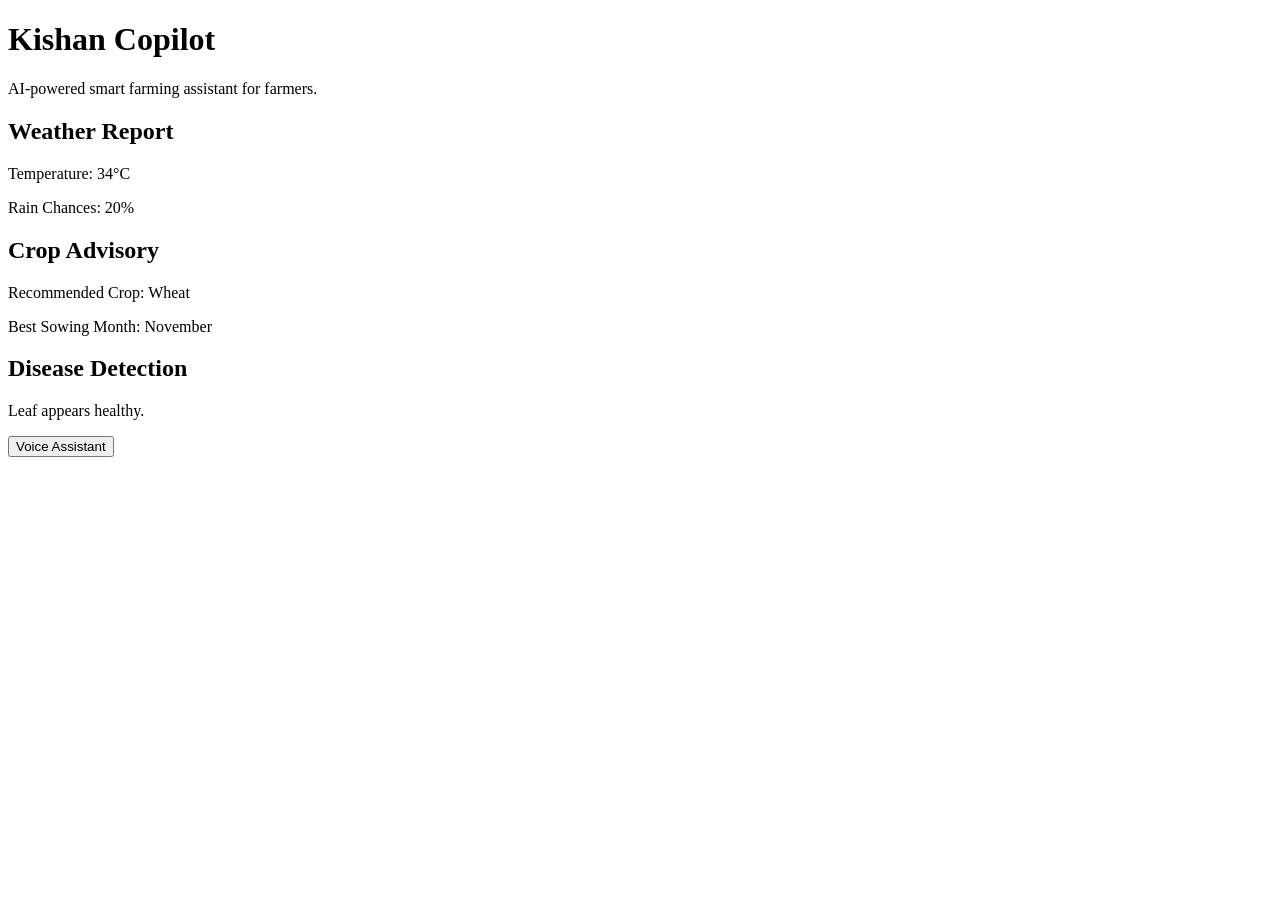
==== templates/index.html @ d09aa936 "Initial Prototype Commit" ====
<!DOCTYPE html>
<html>
<head>
    <title>Kishan Copilot</title>
    <link rel="stylesheet" href="{{ url_for('static', filename='style.css') }}">
</head>
<body>

    <h1>Kishan Copilot</h1>

    <p>AI-powered smart farming assistant for farmers.</p>

    <div class="card">
        <h2>Weather Report</h2>
        <p>Temperature: 34°C</p>
        <p>Rain Chances: 20%</p>
    </div>

    <div class="card">
        <h2>Crop Advisory</h2>
        <p>Recommended Crop: Wheat</p>
        <p>Best Sowing Month: November</p>
    </div>

    <div class="card">
        <h2>Disease Detection</h2>
        <p>Leaf appears healthy.</p>
    </div>

    <button onclick="voice()">Voice Assistant</button>

    <script>
        function voice() {
            alert("Voice Assistant Coming Soon");
        }
    </script>

</body>
</html>
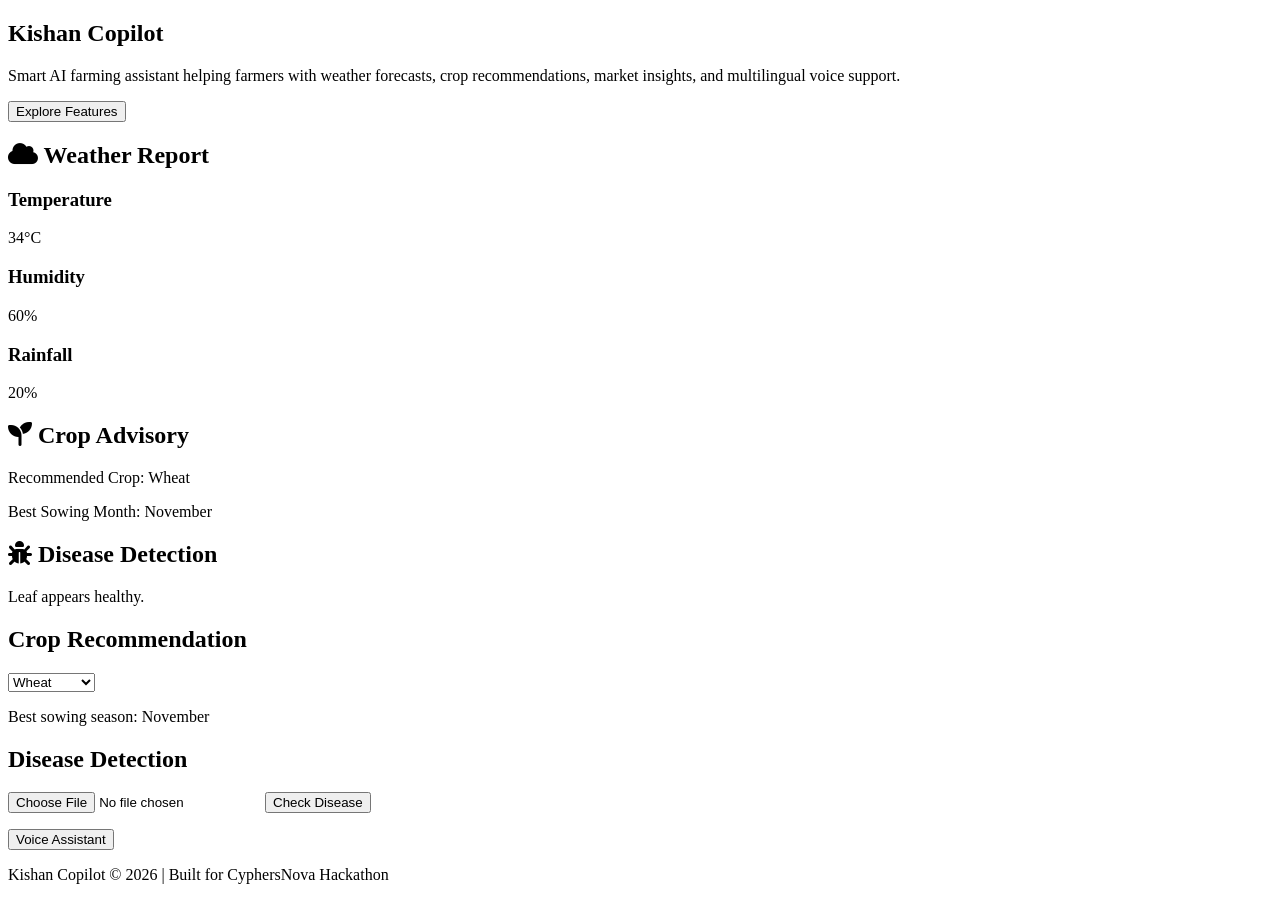
==== commit dfcea85b: "Base model 2.0" ====
--- a/templates/index.html
+++ b/templates/index.html
@@ -3,33 +3,135 @@
 <head>
     <title>Kishan Copilot</title>
     <link rel="stylesheet" href="{{ url_for('static', filename='style.css') }}">
+    <link rel="stylesheet" href="https://cdnjs.cloudflare.com/ajax/libs/font-awesome/6.5.1/css/all.min.css">
 </head>
 <body>
 
-    <h1>Kishan Copilot</h1>
+<section class="hero">
 
-    <p>AI-powered smart farming assistant for farmers.</p>
+    <div class="hero-text">
+        <h1>Kishan Copilot</h1>
+
+        <p>
+            Smart AI farming assistant helping farmers with
+            weather forecasts, crop recommendations,
+            market insights, and multilingual voice support.
+        </p>
+
+        <button>Explore Features</button>
+    </div>
+
+</section>
 
     <div class="card">
-        <h2>Weather Report</h2>
-        <p>Temperature: 34°C</p>
-        <p>Rain Chances: 20%</p>
+        <h2><i class="fa-solid fa-cloud"></i> Weather Report</h2>
+        <div class="weather-grid">
+
+<div class="weather-box">
+<h3>Temperature</h3>
+<p>34°C</p>
+</div>
+
+<div class="weather-box">
+<h3>Humidity</h3>
+<p>60%</p>
+</div>
+
+<div class="weather-box">
+<h3>Rainfall</h3>
+<p>20%</p>
+</div>
+
+</div>
     </div>
 
     <div class="card">
-        <h2>Crop Advisory</h2>
+        <h2><i class="fa-solid fa-seedling"></i> Crop Advisory</h2>
         <p>Recommended Crop: Wheat</p>
         <p>Best Sowing Month: November</p>
     </div>
 
     <div class="card">
-        <h2>Disease Detection</h2>
+        <h2><i class="fa-solid fa-bug"></i> Disease Detection</h2>
         <p>Leaf appears healthy.</p>
     </div>
 
+    <div class="card">
+
+<h2>Crop Recommendation</h2>
+
+<select id="cropSelect" onchange="changeCrop()">
+    <option>Wheat</option>
+    <option>Rice</option>
+    <option>Sugarcane</option>
+</select>
+
+<p id="cropInfo">
+    Best sowing season: November
+</p>
+
+</div>
+
+<div class="card">
+
+<h2>Disease Detection</h2>
+
+<input type="file">
+
+<button onclick="predictDisease()">
+Check Disease
+</button>
+
+<p id="result"></p>
+
+</div>
+
+
+
+
     <button onclick="voice()">Voice Assistant</button>
+    <footer>
+
+<p>
+Kishan Copilot © 2026 |
+Built for CyphersNova Hackathon
+</p>
+
+</footer>
 
     <script>
+
+        function predictDisease() {
+
+document.getElementById("result")
+.innerHTML =
+"Possible Leaf Blight detected. Recommended treatment: Organic fungicide.";
+
+}
+
+function changeCrop() {
+
+    let crop =
+    document.getElementById("cropSelect").value;
+
+    let info =
+    document.getElementById("cropInfo");
+
+    if(crop === "Wheat") {
+        info.innerHTML =
+        "Best sowing season: November";
+    }
+
+    else if(crop === "Rice") {
+        info.innerHTML =
+        "Requires high rainfall and warm climate.";
+    }
+
+    else {
+        info.innerHTML =
+        "Suitable for tropical regions.";
+    }
+}
         function voice() {
             alert("Voice Assistant Coming Soon");
         }
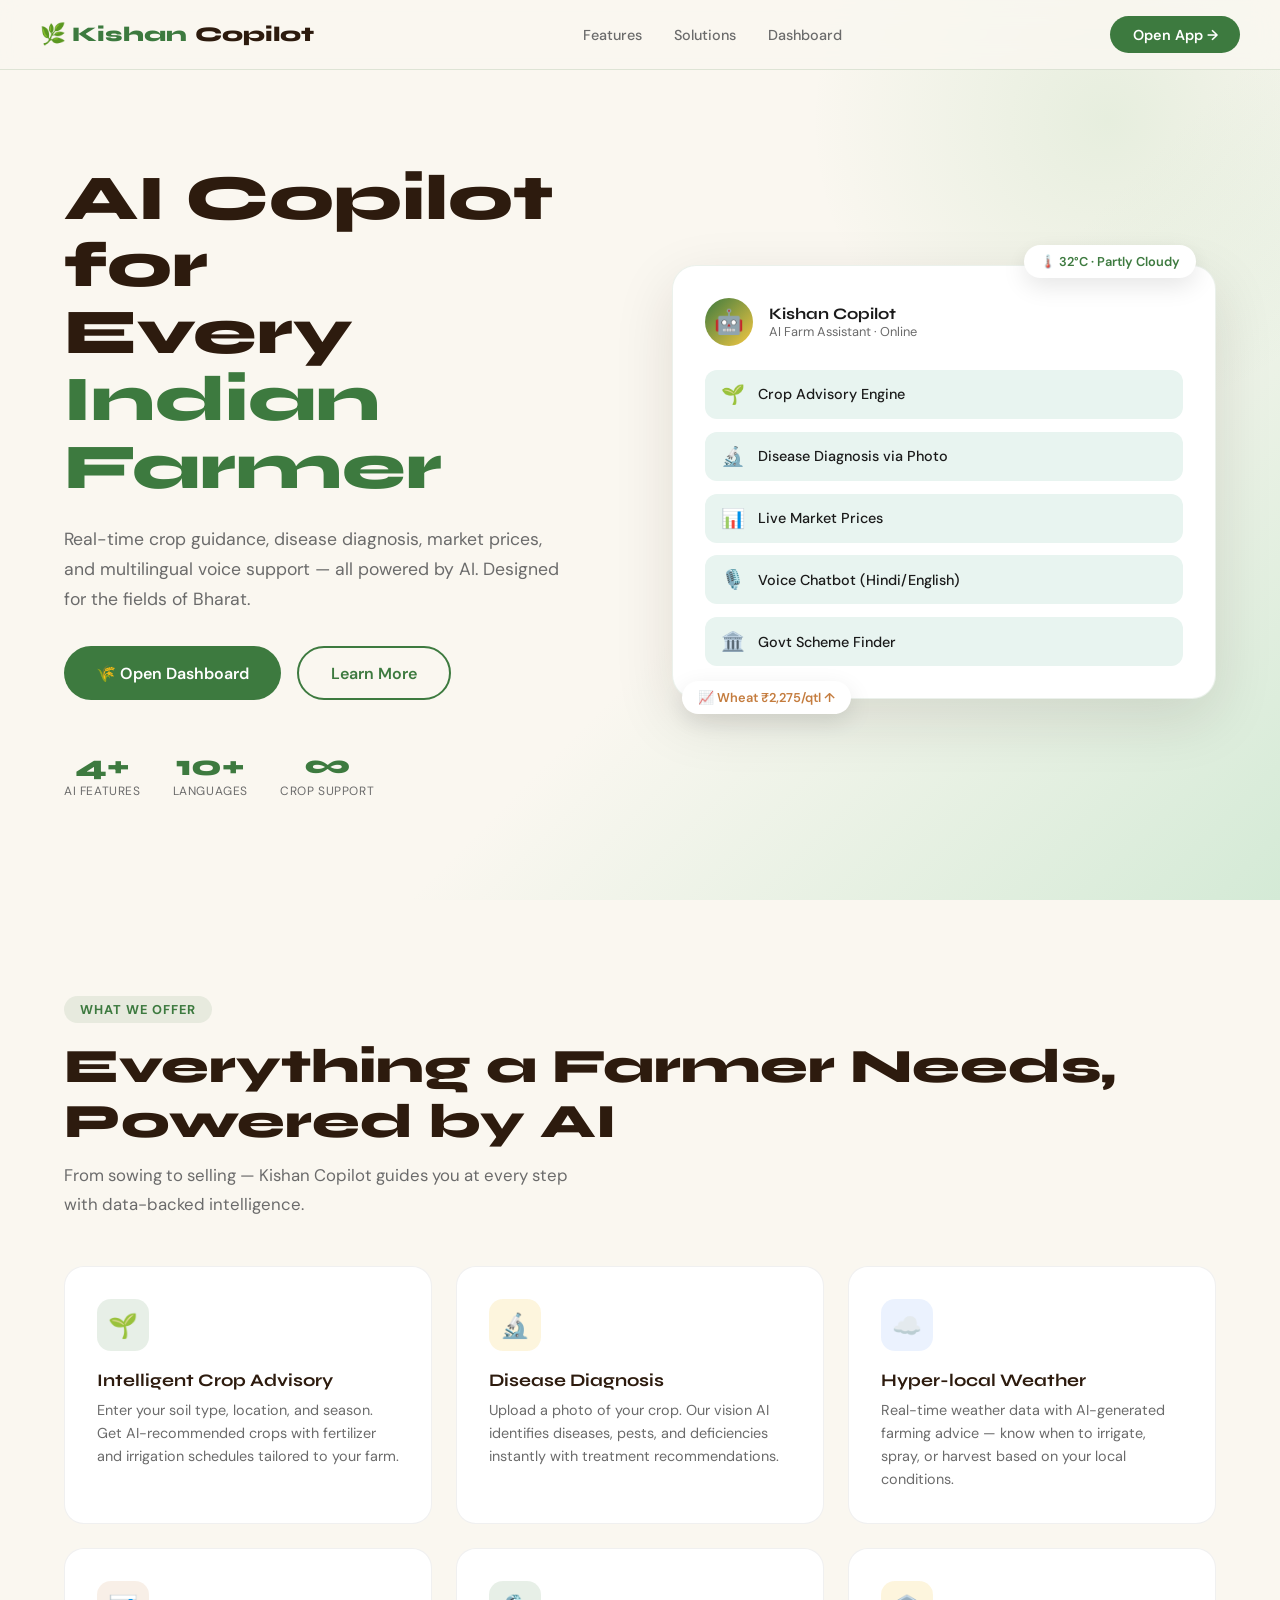
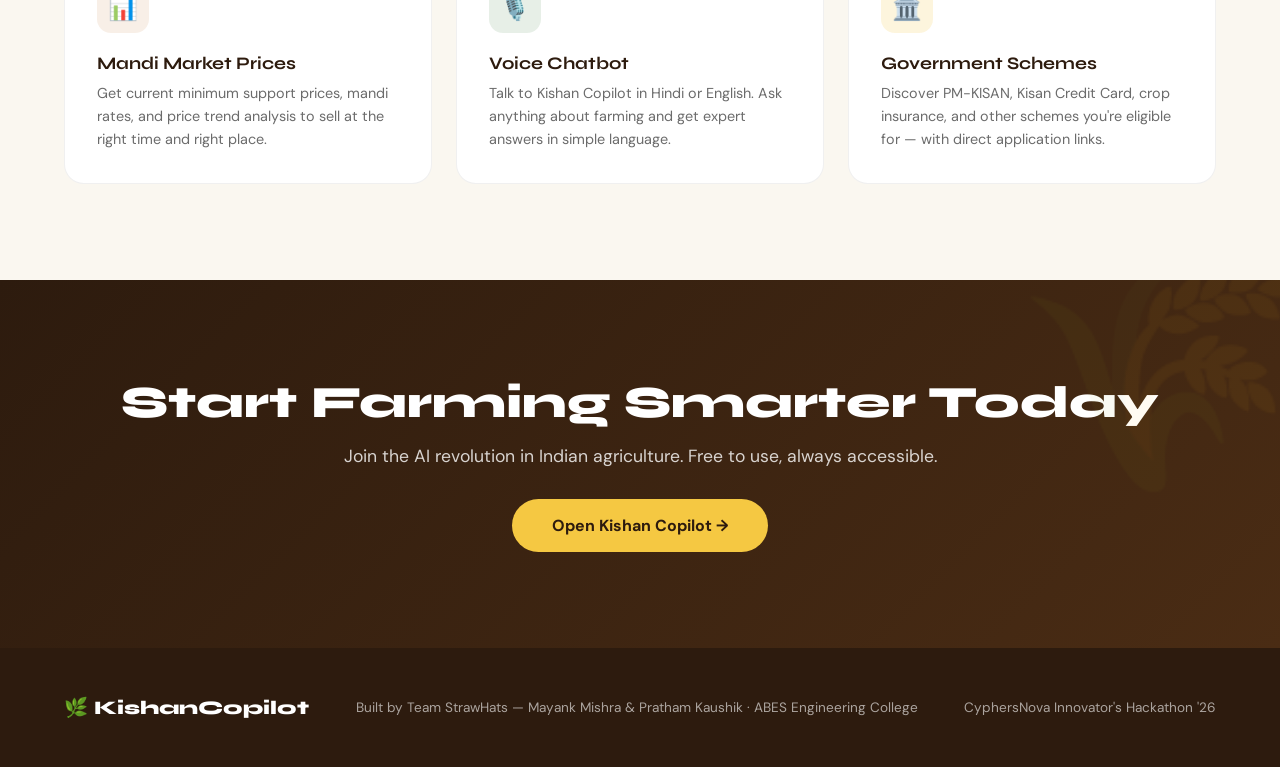
==== commit d9f6c309: "advanced prototype model" ====
--- a/templates/index.html
+++ b/templates/index.html
@@ -1,141 +1,368 @@
 <!DOCTYPE html>
-<html>
+<html lang="en">
 <head>
-    <title>Kishan Copilot</title>
-    <link rel="stylesheet" href="{{ url_for('static', filename='style.css') }}">
-    <link rel="stylesheet" href="https://cdnjs.cloudflare.com/ajax/libs/font-awesome/6.5.1/css/all.min.css">
+<meta charset="UTF-8">
+<meta name="viewport" content="width=device-width, initial-scale=1.0">
+<title>Kishan Copilot — AI for Indian Farmers</title>
+<link rel="preconnect" href="https://fonts.googleapis.com">
+<link href="https://fonts.googleapis.com/css2?family=Syne:wght@400;600;700;800&family=DM+Sans:ital,wght@0,300;0,400;0,500;1,300&display=swap" rel="stylesheet">
+<style>
+:root {
+  --soil: #2d1b0e;
+  --leaf: #3d7a3f;
+  --leaf-light: #5aad5c;
+  --sun: #f5c842;
+  --sky: #e8f4f0;
+  --clay: #c47c3e;
+  --cream: #faf7f0;
+  --text: #1a1a1a;
+  --muted: #6b6b6b;
+}
+
+*, *::before, *::after { box-sizing: border-box; margin: 0; padding: 0; }
+
+body {
+  font-family: 'DM Sans', sans-serif;
+  background: var(--cream);
+  color: var(--text);
+  overflow-x: hidden;
+}
+
+/* NAV */
+nav {
+  position: fixed; top: 0; width: 100%; z-index: 100;
+  display: flex; justify-content: space-between; align-items: center;
+  padding: 1rem 2.5rem;
+  background: rgba(250,247,240,0.85);
+  backdrop-filter: blur(12px);
+  border-bottom: 1px solid rgba(61,122,63,0.15);
+}
+.nav-logo {
+  font-family: 'Syne', sans-serif;
+  font-weight: 800; font-size: 1.3rem;
+  color: var(--leaf);
+  display: flex; align-items: center; gap: 0.5rem;
+}
+.nav-logo span { color: var(--soil); }
+.nav-links { display: flex; gap: 2rem; list-style: none; }
+.nav-links a {
+  text-decoration: none; font-size: 0.9rem;
+  color: var(--muted); font-weight: 500;
+  transition: color 0.2s;
+}
+.nav-links a:hover { color: var(--leaf); }
+.nav-cta {
+  background: var(--leaf); color: white;
+  padding: 0.6rem 1.4rem; border-radius: 50px;
+  text-decoration: none; font-weight: 600; font-size: 0.9rem;
+  transition: background 0.2s, transform 0.1s;
+}
+.nav-cta:hover { background: var(--soil); transform: translateY(-1px); }
+
+/* HERO */
+.hero {
+  min-height: 100vh;
+  display: grid; grid-template-columns: 1fr 1fr;
+  align-items: center;
+  padding: 8rem 4rem 4rem;
+  gap: 4rem;
+  background: linear-gradient(135deg, var(--cream) 60%, #d4ead6 100%);
+  position: relative;
+  overflow: hidden;
+}
+.hero::before {
+  content: '';
+  position: absolute; top: -20%; right: -10%;
+  width: 600px; height: 600px;
+  background: radial-gradient(circle, rgba(90,173,92,0.12) 0%, transparent 70%);
+  border-radius: 50%;
+  animation: pulse 6s ease-in-out infinite;
+}
+@keyframes pulse { 0%,100%{transform:scale(1)} 50%{transform:scale(1.1)} }
+
+.hero-badge {
+  display: inline-flex; align-items: center; gap: 0.5rem;
+  background: rgba(61,122,63,0.1); border: 1px solid rgba(61,122,63,0.3);
+  color: var(--leaf); padding: 0.4rem 1rem; border-radius: 50px;
+  font-size: 0.8rem; font-weight: 600; margin-bottom: 1.5rem;
+  animation: fadeUp 0.6s ease both;
+}
+.hero h1 {
+  font-family: 'Syne', sans-serif;
+  font-size: clamp(2.5rem, 5vw, 4.2rem);
+  font-weight: 800; line-height: 1.05;
+  color: var(--soil);
+  animation: fadeUp 0.7s 0.1s ease both;
+}
+.hero h1 em { color: var(--leaf); font-style: normal; }
+.hero p {
+  font-size: 1.1rem; color: var(--muted);
+  line-height: 1.7; margin: 1.5rem 0 2rem;
+  max-width: 500px;
+  animation: fadeUp 0.7s 0.2s ease both;
+}
+.hero-actions {
+  display: flex; gap: 1rem; flex-wrap: wrap;
+  animation: fadeUp 0.7s 0.3s ease both;
+}
+.btn-primary {
+  background: var(--leaf); color: white;
+  padding: 0.9rem 2rem; border-radius: 50px;
+  text-decoration: none; font-weight: 600;
+  transition: all 0.2s;
+  display: flex; align-items: center; gap: 0.5rem;
+}
+.btn-primary:hover { background: var(--soil); transform: translateY(-2px); box-shadow: 0 8px 24px rgba(45,27,14,0.2); }
+.btn-outline {
+  border: 2px solid var(--leaf); color: var(--leaf);
+  padding: 0.9rem 2rem; border-radius: 50px;
+  text-decoration: none; font-weight: 600;
+  transition: all 0.2s;
+}
+.btn-outline:hover { background: var(--leaf); color: white; }
+
+.hero-stats {
+  display: flex; gap: 2rem; margin-top: 3rem;
+  animation: fadeUp 0.7s 0.4s ease both;
+}
+.stat { text-align: center; }
+.stat-num { font-family: 'Syne', sans-serif; font-size: 1.8rem; font-weight: 800; color: var(--leaf); }
+.stat-label { font-size: 0.75rem; color: var(--muted); text-transform: uppercase; letter-spacing: 0.05em; }
+
+.hero-visual {
+  position: relative;
+  animation: fadeUp 0.8s 0.2s ease both;
+}
+.hero-card {
+  background: white;
+  border-radius: 24px;
+  padding: 2rem;
+  box-shadow: 0 20px 60px rgba(45,27,14,0.12);
+  border: 1px solid rgba(61,122,63,0.1);
+}
+.hero-card-header {
+  display: flex; align-items: center; gap: 1rem; margin-bottom: 1.5rem;
+}
+.avatar {
+  width: 48px; height: 48px; border-radius: 50%;
+  background: linear-gradient(135deg, var(--leaf), var(--sun));
+  display: flex; align-items: center; justify-content: center;
+  font-size: 1.5rem;
+}
+.feature-list { list-style: none; display: flex; flex-direction: column; gap: 0.8rem; }
+.feature-list li {
+  display: flex; align-items: center; gap: 0.8rem;
+  padding: 0.75rem 1rem; border-radius: 12px;
+  background: var(--sky); font-size: 0.9rem; font-weight: 500;
+  transition: transform 0.2s;
+}
+.feature-list li:hover { transform: translateX(4px); }
+.feature-list li .icon { font-size: 1.2rem; }
+
+.floating-tag {
+  position: absolute;
+  background: white; border-radius: 50px;
+  padding: 0.5rem 1rem; font-size: 0.8rem; font-weight: 600;
+  box-shadow: 0 8px 24px rgba(0,0,0,0.1);
+  display: flex; align-items: center; gap: 0.4rem;
+}
+.floating-tag.t1 { top: -20px; right: 20px; color: var(--leaf); animation: float 3s ease-in-out infinite; }
+.floating-tag.t2 { bottom: -15px; left: 10px; color: var(--clay); animation: float 3s 1.5s ease-in-out infinite; }
+@keyframes float { 0%,100%{transform:translateY(0)} 50%{transform:translateY(-8px)} }
+
+/* FEATURES */
+.section {
+  padding: 6rem 4rem;
+}
+.section-tag {
+  display: inline-block; background: rgba(61,122,63,0.1);
+  color: var(--leaf); padding: 0.3rem 1rem; border-radius: 50px;
+  font-size: 0.8rem; font-weight: 700; text-transform: uppercase; letter-spacing: 0.08em;
+  margin-bottom: 1rem;
+}
+.section-title {
+  font-family: 'Syne', sans-serif;
+  font-size: clamp(2rem, 4vw, 3rem);
+  font-weight: 800; color: var(--soil); line-height: 1.15;
+}
+.section-sub { color: var(--muted); font-size: 1.05rem; line-height: 1.7; max-width: 540px; margin-top: 0.75rem; }
+
+/* FEATURE GRID */
+.features-grid {
+  display: grid; grid-template-columns: repeat(auto-fit, minmax(280px, 1fr));
+  gap: 1.5rem; margin-top: 3rem;
+}
+.feat-card {
+  background: white; border-radius: 20px;
+  padding: 2rem; border: 1px solid rgba(0,0,0,0.06);
+  transition: all 0.3s; cursor: default;
+  position: relative; overflow: hidden;
+}
+.feat-card::before {
+  content: ''; position: absolute; inset: 0;
+  background: linear-gradient(135deg, transparent, rgba(61,122,63,0.03));
+  opacity: 0; transition: opacity 0.3s;
+}
+.feat-card:hover { transform: translateY(-4px); box-shadow: 0 16px 48px rgba(45,27,14,0.1); }
+.feat-card:hover::before { opacity: 1; }
+.feat-icon {
+  width: 52px; height: 52px; border-radius: 14px;
+  display: flex; align-items: center; justify-content: center;
+  font-size: 1.5rem; margin-bottom: 1.2rem;
+}
+.feat-icon.green { background: rgba(61,122,63,0.12); }
+.feat-icon.yellow { background: rgba(245,200,66,0.18); }
+.feat-icon.blue { background: rgba(59,130,246,0.1); }
+.feat-icon.orange { background: rgba(196,124,62,0.12); }
+.feat-card h3 { font-family: 'Syne', sans-serif; font-weight: 700; font-size: 1.1rem; margin-bottom: 0.5rem; color: var(--soil); }
+.feat-card p { font-size: 0.9rem; color: var(--muted); line-height: 1.6; }
+
+/* DASHBOARD CTA */
+.cta-section {
+  background: linear-gradient(135deg, var(--soil) 0%, #4a2c14 100%);
+  color: white; padding: 6rem 4rem;
+  text-align: center;
+  position: relative; overflow: hidden;
+}
+.cta-section::before {
+  content: '🌾';
+  position: absolute; font-size: 15rem;
+  opacity: 0.05; top: -2rem; right: -2rem;
+  line-height: 1;
+}
+.cta-section h2 { font-family: 'Syne', sans-serif; font-size: 2.8rem; font-weight: 800; margin-bottom: 1rem; }
+.cta-section p { font-size: 1.1rem; opacity: 0.8; margin-bottom: 2rem; }
+.btn-sun {
+  background: var(--sun); color: var(--soil);
+  padding: 1rem 2.5rem; border-radius: 50px;
+  text-decoration: none; font-weight: 700; font-size: 1rem;
+  transition: all 0.2s; display: inline-block;
+}
+.btn-sun:hover { transform: translateY(-2px); box-shadow: 0 12px 32px rgba(245,200,66,0.4); }
+
+/* FOOTER */
+footer {
+  background: var(--soil); color: rgba(255,255,255,0.6);
+  padding: 3rem 4rem;
+  display: flex; justify-content: space-between; align-items: center;
+  flex-wrap: wrap; gap: 1rem;
+}
+footer .logo { font-family: 'Syne', sans-serif; font-weight: 800; color: white; font-size: 1.2rem; }
+footer p { font-size: 0.85rem; }
+
+@keyframes fadeUp {
+  from { opacity: 0; transform: translateY(20px); }
+  to { opacity: 1; transform: translateY(0); }
+}
+
+@media (max-width: 768px) {
+  .hero { grid-template-columns: 1fr; padding: 6rem 1.5rem 3rem; }
+  .hero-visual { display: none; }
+  .section { padding: 4rem 1.5rem; }
+  nav { padding: 1rem 1.5rem; }
+  .nav-links { display: none; }
+  footer { flex-direction: column; padding: 2rem 1.5rem; }
+  .cta-section { padding: 4rem 1.5rem; }
+}
+</style>
 </head>
 <body>
 
+<nav>
+  <div class="nav-logo">🌿 Kishan<span>Copilot</span></div>
+  <ul class="nav-links">
+    <li><a href="#features">Features</a></li>
+    <li><a href="#solutions">Solutions</a></li>
+    <li><a href="/dashboard">Dashboard</a></li>
+  </ul>
+  <a href="/dashboard" class="nav-cta">Open App →</a>
+</nav>
+
 <section class="hero">
-
-    <div class="hero-text">
-        <h1>Kishan Copilot</h1>
-
-        <p>
-            Smart AI farming assistant helping farmers with
-            weather forecasts, crop recommendations,
-            market insights, and multilingual voice support.
-        </p>
-
-        <button>Explore Features</button>
-    </div>
-
+  <div class="hero-content">
+    <h1>AI Copilot for<br>Every <em>Indian Farmer</em></h1>
+    <p>Real-time crop guidance, disease diagnosis, market prices, and multilingual voice support — all powered by AI. Designed for the fields of Bharat.</p>
+    <div class="hero-actions">
+      <a href="/dashboard" class="btn-primary">🌾 Open Dashboard</a>
+      <a href="#features" class="btn-outline">Learn More</a>
+    </div>
+    <div class="hero-stats">
+      <div class="stat"><div class="stat-num">4+</div><div class="stat-label">AI Features</div></div>
+      <div class="stat"><div class="stat-num">10+</div><div class="stat-label">Languages</div></div>
+      <div class="stat"><div class="stat-num">∞</div><div class="stat-label">Crop Support</div></div>
+    </div>
+  </div>
+  <div class="hero-visual">
+    <div class="floating-tag t1">🌡️ 32°C · Partly Cloudy</div>
+    <div class="hero-card">
+      <div class="hero-card-header">
+        <div class="avatar">🤖</div>
+        <div>
+          <div style="font-family:'Syne',sans-serif;font-weight:700">Kishan Copilot</div>
+          <div style="font-size:0.8rem;color:var(--muted)">AI Farm Assistant · Online</div>
+        </div>
+      </div>
+      <ul class="feature-list">
+        <li><span class="icon">🌱</span> Crop Advisory Engine</li>
+        <li><span class="icon">🔬</span> Disease Diagnosis via Photo</li>
+        <li><span class="icon">📊</span> Live Market Prices</li>
+        <li><span class="icon">🎙️</span> Voice Chatbot (Hindi/English)</li>
+        <li><span class="icon">🏛️</span> Govt Scheme Finder</li>
+      </ul>
+    </div>
+    <div class="floating-tag t2">📈 Wheat ₹2,275/qtl ↑</div>
+  </div>
 </section>
 
-    <div class="card">
-        <h2><i class="fa-solid fa-cloud"></i> Weather Report</h2>
-        <div class="weather-grid">
-
-<div class="weather-box">
-<h3>Temperature</h3>
-<p>34°C</p>
-</div>
-
-<div class="weather-box">
-<h3>Humidity</h3>
-<p>60%</p>
-</div>
-
-<div class="weather-box">
-<h3>Rainfall</h3>
-<p>20%</p>
-</div>
-
-</div>
-    </div>
-
-    <div class="card">
-        <h2><i class="fa-solid fa-seedling"></i> Crop Advisory</h2>
-        <p>Recommended Crop: Wheat</p>
-        <p>Best Sowing Month: November</p>
-    </div>
-
-    <div class="card">
-        <h2><i class="fa-solid fa-bug"></i> Disease Detection</h2>
-        <p>Leaf appears healthy.</p>
-    </div>
-
-    <div class="card">
-
-<h2>Crop Recommendation</h2>
-
-<select id="cropSelect" onchange="changeCrop()">
-    <option>Wheat</option>
-    <option>Rice</option>
-    <option>Sugarcane</option>
-</select>
-
-<p id="cropInfo">
-    Best sowing season: November
-</p>
-
-</div>
-
-<div class="card">
-
-<h2>Disease Detection</h2>
-
-<input type="file">
-
-<button onclick="predictDisease()">
-Check Disease
-</button>
-
-<p id="result"></p>
-
-</div>
-
-
-
-
-    <button onclick="voice()">Voice Assistant</button>
-    <footer>
-
-<p>
-Kishan Copilot © 2026 |
-Built for CyphersNova Hackathon
-</p>
-
+<section class="section" id="features">
+  <div class="section-tag">What We Offer</div>
+  <h2 class="section-title">Everything a Farmer Needs,<br>Powered by AI</h2>
+  <p class="section-sub">From sowing to selling — Kishan Copilot guides you at every step with data-backed intelligence.</p>
+  <div class="features-grid">
+    <div class="feat-card">
+      <div class="feat-icon green">🌱</div>
+      <h3>Intelligent Crop Advisory</h3>
+      <p>Enter your soil type, location, and season. Get AI-recommended crops with fertilizer and irrigation schedules tailored to your farm.</p>
+    </div>
+    <div class="feat-card">
+      <div class="feat-icon yellow">🔬</div>
+      <h3>Disease Diagnosis</h3>
+      <p>Upload a photo of your crop. Our vision AI identifies diseases, pests, and deficiencies instantly with treatment recommendations.</p>
+    </div>
+    <div class="feat-card">
+      <div class="feat-icon blue">☁️</div>
+      <h3>Hyper-local Weather</h3>
+      <p>Real-time weather data with AI-generated farming advice — know when to irrigate, spray, or harvest based on your local conditions.</p>
+    </div>
+    <div class="feat-card">
+      <div class="feat-icon orange">📊</div>
+      <h3>Mandi Market Prices</h3>
+      <p>Get current minimum support prices, mandi rates, and price trend analysis to sell at the right time and right place.</p>
+    </div>
+    <div class="feat-card">
+      <div class="feat-icon green">🎙️</div>
+      <h3>Voice Chatbot</h3>
+      <p>Talk to Kishan Copilot in Hindi or English. Ask anything about farming and get expert answers in simple language.</p>
+    </div>
+    <div class="feat-card">
+      <div class="feat-icon yellow">🏛️</div>
+      <h3>Government Schemes</h3>
+      <p>Discover PM-KISAN, Kisan Credit Card, crop insurance, and other schemes you're eligible for — with direct application links.</p>
+    </div>
+  </div>
+</section>
+
+<section class="cta-section">
+  <h2>Start Farming Smarter Today</h2>
+  <p>Join the AI revolution in Indian agriculture. Free to use, always accessible.</p>
+  <a href="/dashboard" class="btn-sun">Open Kishan Copilot →</a>
+</section>
+
+<footer>
+  <div class="logo">🌿 KishanCopilot</div>
+  <p>Built by Team StrawHats — Mayank Mishra & Pratham Kaushik · ABES Engineering College</p>
+  <p>CyphersNova Innovator's Hackathon '26</p>
 </footer>
 
-    <script>
-
-        function predictDisease() {
-
-document.getElementById("result")
-.innerHTML =
-"Possible Leaf Blight detected. Recommended treatment: Organic fungicide.";
-
-}
-
-function changeCrop() {
-
-    let crop =
-    document.getElementById("cropSelect").value;
-
-    let info =
-    document.getElementById("cropInfo");
-
-    if(crop === "Wheat") {
-        info.innerHTML =
-        "Best sowing season: November";
-    }
-
-    else if(crop === "Rice") {
-        info.innerHTML =
-        "Requires high rainfall and warm climate.";
-    }
-
-    else {
-        info.innerHTML =
-        "Suitable for tropical regions.";
-    }
-}
-        function voice() {
-            alert("Voice Assistant Coming Soon");
-        }
-    </script>
-
 </body>
-</html>+</html>
